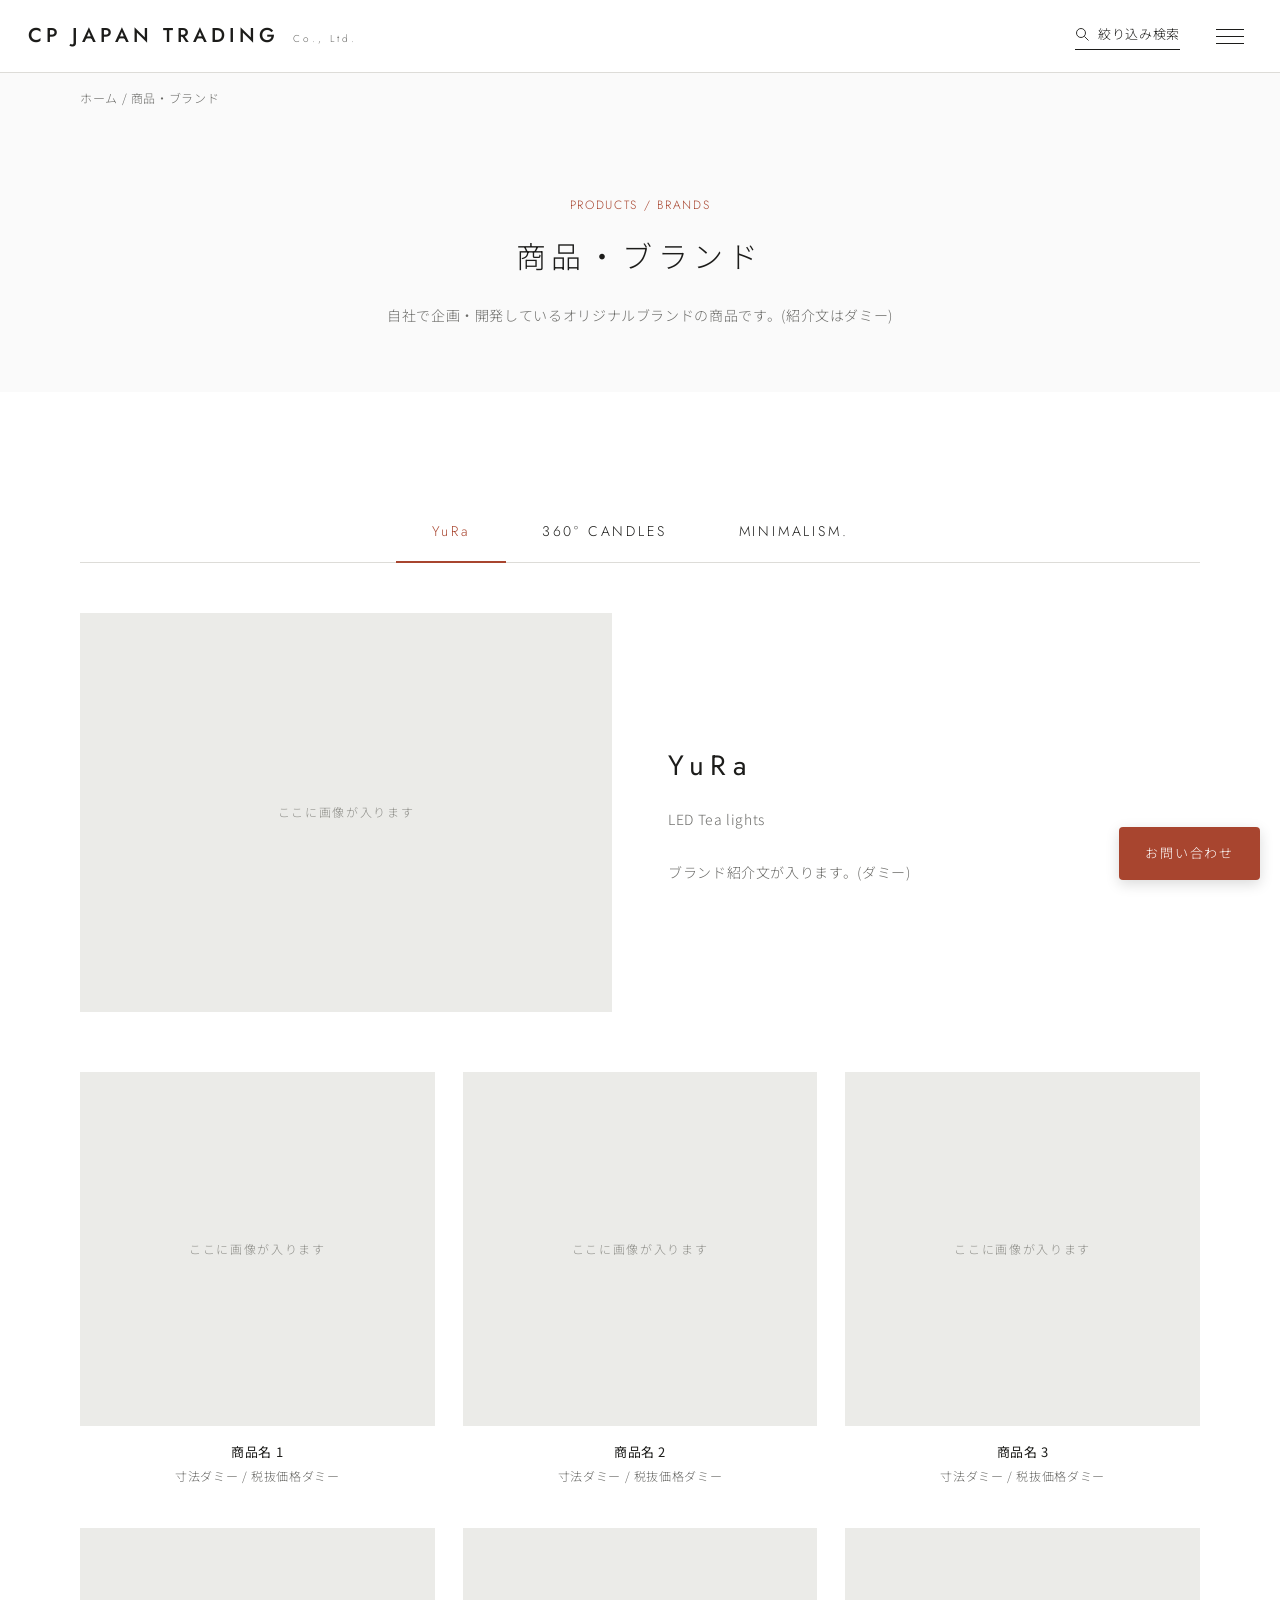
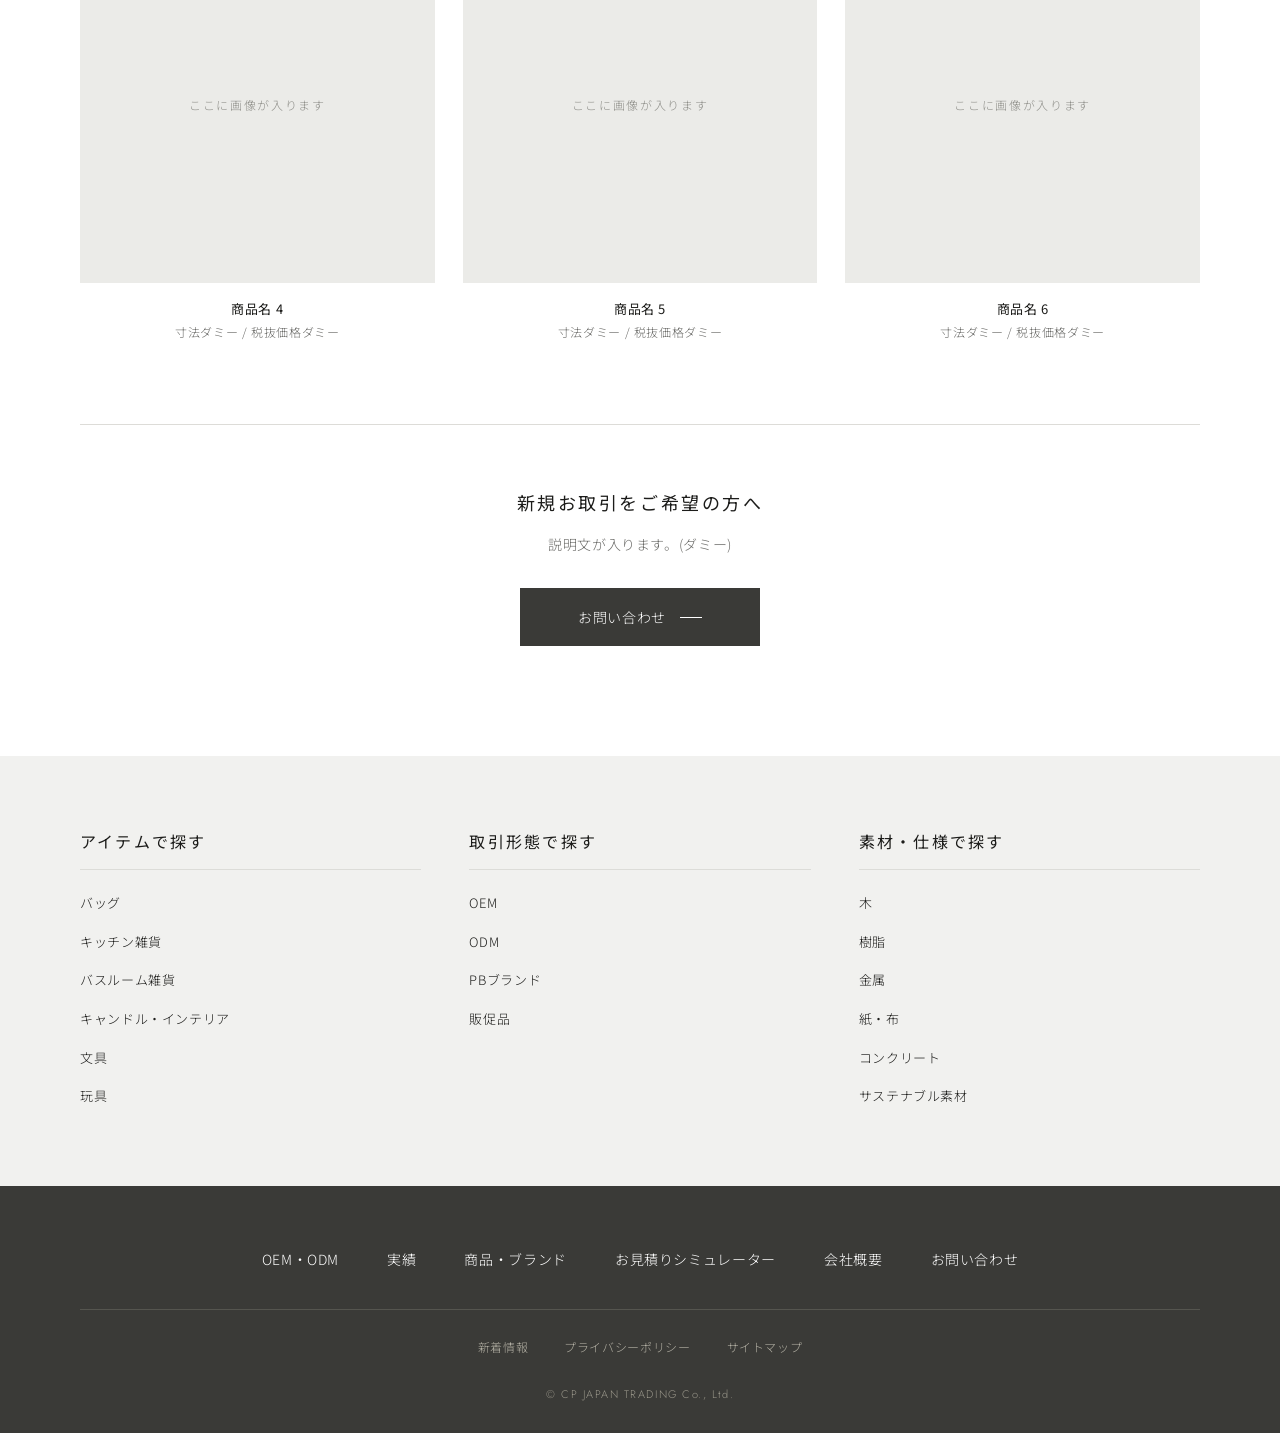
==== products.html @ 55cb7b19 "Add files via upload" ====
<!DOCTYPE html>
<html lang="ja">
<head>
<meta charset="UTF-8">
<meta name="viewport" content="width=device-width,initial-scale=1">
<title>商品・ブランド | CP JAPAN TRADING</title>
<meta name="robots" content="noindex">
<link rel="preconnect" href="https://fonts.googleapis.com">
<link href="https://fonts.googleapis.com/css2?family=Jost:wght@300;400;500&family=Noto+Sans+JP:wght@300;400;500&display=swap" rel="stylesheet">
<link rel="stylesheet" href="style.css">
</head>
<body class="sub">
<div id="hd"></div>

<div class="crumb"><div class="wrap"><a href="index.html">ホーム</a> / 商品・ブランド</div></div>
<section class="page-hd"><span class="en">PRODUCTS / BRANDS</span><h1>商品・ブランド</h1><p>自社で企画・開発しているオリジナルブランドの商品です。(紹介文はダミー)</p></section>
<section class="sec" id="pb">
  <div class="wrap">
    <div class="tabs" id="tabs"><button class="on" data-t="yura">YuRa</button><button data-t="c360">360° CANDLES</button><button data-t="mini">MINIMALISM.</button></div>
    <div class="tp on" id="tp-yura">
  <div class="brand-intro"><div class="ph-box" data-ph=""></div><div><h2>YuRa</h2><p>LED Tea lights<br><br>ブランド紹介文が入ります。(ダミー)</p></div></div>
  <div class="pgrid"><div><div class="ph-box" data-ph=""></div><h3>商品名 1</h3><p>寸法ダミー / 税抜価格ダミー</p></div><div><div class="ph-box" data-ph=""></div><h3>商品名 2</h3><p>寸法ダミー / 税抜価格ダミー</p></div><div><div class="ph-box" data-ph=""></div><h3>商品名 3</h3><p>寸法ダミー / 税抜価格ダミー</p></div><div><div class="ph-box" data-ph=""></div><h3>商品名 4</h3><p>寸法ダミー / 税抜価格ダミー</p></div><div><div class="ph-box" data-ph=""></div><h3>商品名 5</h3><p>寸法ダミー / 税抜価格ダミー</p></div><div><div class="ph-box" data-ph=""></div><h3>商品名 6</h3><p>寸法ダミー / 税抜価格ダミー</p></div></div>
</div><div class="tp" id="tp-c360">
  <div class="brand-intro"><div class="ph-box" data-ph=""></div><div><h2>360° CANDLES</h2><p>LED Candles<br><br>ブランド紹介文が入ります。(ダミー)</p></div></div>
  <div class="pgrid"><div><div class="ph-box" data-ph=""></div><h3>商品名 1</h3><p>寸法ダミー / 税抜価格ダミー</p></div><div><div class="ph-box" data-ph=""></div><h3>商品名 2</h3><p>寸法ダミー / 税抜価格ダミー</p></div><div><div class="ph-box" data-ph=""></div><h3>商品名 3</h3><p>寸法ダミー / 税抜価格ダミー</p></div><div><div class="ph-box" data-ph=""></div><h3>商品名 4</h3><p>寸法ダミー / 税抜価格ダミー</p></div><div><div class="ph-box" data-ph=""></div><h3>商品名 5</h3><p>寸法ダミー / 税抜価格ダミー</p></div><div><div class="ph-box" data-ph=""></div><h3>商品名 6</h3><p>寸法ダミー / 税抜価格ダミー</p></div></div>
</div><div class="tp" id="tp-mini">
  <div class="brand-intro"><div class="ph-box" data-ph=""></div><div><h2>MINIMALISM.</h2><p>Bathroom goods<br><br>ブランド紹介文が入ります。(ダミー)</p></div></div>
  <div class="pgrid"><div><div class="ph-box" data-ph=""></div><h3>商品名 1</h3><p>寸法ダミー / 税抜価格ダミー</p></div><div><div class="ph-box" data-ph=""></div><h3>商品名 2</h3><p>寸法ダミー / 税抜価格ダミー</p></div><div><div class="ph-box" data-ph=""></div><h3>商品名 3</h3><p>寸法ダミー / 税抜価格ダミー</p></div><div><div class="ph-box" data-ph=""></div><h3>商品名 4</h3><p>寸法ダミー / 税抜価格ダミー</p></div><div><div class="ph-box" data-ph=""></div><h3>商品名 5</h3><p>寸法ダミー / 税抜価格ダミー</p></div><div><div class="ph-box" data-ph=""></div><h3>商品名 6</h3><p>寸法ダミー / 税抜価格ダミー</p></div></div>
</div>
    <div class="center" style="margin-top:80px;padding-top:60px;border-top:1px solid var(--line)">
      <h3 style="font-weight:400;font-size:18px;letter-spacing:.14em;margin-bottom:12px">新規お取引をご希望の方へ</h3>
      <p style="font-size:14px;color:var(--ink-sub);margin-bottom:30px">説明文が入ります。(ダミー)</p>
      <a class="btn btn-fill" href="contact.html">お問い合わせ</a>
    </div>
  </div>
</section>
<div id="ft"></div>
<script src="data.js"></script>
<script src="app.js"></script>
</body>
</html>
---- style.css ----
:root{
  --ink:#1c1c1a;
  --ink-sub:#6b6b68;
  --line:#dddcd8;
  --paper:#ffffff;
  --ecru:#f9f8f4;
  --sand:#ece9df;
  --dark:#3a3a37;
  --accent:#a8452f;
  --ph:#e8e8e5;
  --gray:#fafafa;
  --font-en:"Jost","Helvetica Neue",Arial,sans-serif;
  --font-ja:"Noto Sans JP","Hiragino Kaku Gothic ProN",Meiryo,sans-serif;
}
body.sub{--ecru:#fafafa;--sand:#f2f2f0}
*{box-sizing:border-box;margin:0;padding:0}
html{scroll-behavior:smooth}
body{font-family:var(--font-ja);font-weight:300;color:var(--ink);background:var(--paper);line-height:1.9;letter-spacing:.04em;-webkit-font-smoothing:antialiased}
img{max-width:100%;display:block}
a{color:inherit;text-decoration:none}
ul,ol{list-style:none}
button{font:inherit;color:inherit;background:none;border:0;cursor:pointer}
.en{font-family:var(--font-en);letter-spacing:.14em}
.wrap{width:min(1120px,calc(100% - 48px));margin-inline:auto}
.wrap-narrow{width:min(860px,calc(100% - 48px));margin-inline:auto}

/* header */
.hd{position:sticky;top:0;z-index:50;background:rgba(255,255,255,.96);border-bottom:1px solid var(--line)}
.hd-in{display:flex;align-items:center;justify-content:space-between;height:72px;padding:0 28px}
.logo{display:flex;align-items:baseline;gap:14px}
.logo b{font-family:var(--font-en);font-weight:500;font-size:20px;letter-spacing:.2em}
.logo small{font-family:var(--font-en);font-size:10px;letter-spacing:.3em;color:var(--ink-sub)}
.hd-r{display:flex;align-items:center;gap:28px}
.hd-search{display:flex;align-items:center;gap:8px;font-size:13px;border-bottom:1px solid var(--ink);padding-bottom:2px}
.hd-search svg{width:15px;height:15px}
.burger{width:44px;height:44px;position:relative}
.burger i{position:absolute;left:8px;right:8px;height:1px;background:var(--ink);transition:.3s}
.burger i:nth-child(1){top:15px}.burger i:nth-child(2){top:22px}.burger i:nth-child(3){top:29px}

/* drawer */
.ov{position:fixed;inset:0;background:rgba(40,40,36,.55);opacity:0;pointer-events:none;transition:.35s;z-index:80}
.drawer{position:fixed;top:0;right:0;bottom:0;width:min(440px,100%);background:var(--paper);z-index:90;transform:translateX(100%);transition:transform .45s cubic-bezier(.2,.7,.2,1);padding:28px 44px 40px;overflow-y:auto}
body.open .ov{opacity:1;pointer-events:auto}
body.open .drawer{transform:none}
.drawer-top{display:flex;justify-content:flex-end;height:48px}
.close{width:44px;height:44px;position:relative}
.close i{position:absolute;left:6px;right:6px;top:21px;height:1px;background:var(--ink)}
.close i:nth-child(1){transform:rotate(45deg)}.close i:nth-child(2){transform:rotate(-45deg)}
.dnav{margin-top:20px}
.dnav a{display:flex;justify-content:space-between;align-items:baseline;padding:16px 0;border-bottom:1px solid var(--line);font-size:16px}
.dnav a span{font-family:var(--font-en);font-size:11px;color:var(--ink-sub);letter-spacing:.2em}
.dnav a:hover{color:var(--accent)}
.dsearch{margin-top:32px}
.dsearch h4{font-size:13px;font-weight:400;margin-bottom:10px}
.dsearch form{display:flex;border:1px solid var(--ink)}
.dsearch input{flex:1;border:0;padding:12px 14px;font:inherit;font-size:14px;outline:none;background:transparent}
.dsearch button{padding:0 18px;background:var(--ink);color:#fff;font-size:13px}

/* fixed contact */
.fix-contact{position:fixed;right:20px;bottom:20px;z-index:40;background:var(--accent);color:#fff;padding:14px 26px;font-size:13px;letter-spacing:.14em;white-space:nowrap;border-radius:4px;box-shadow:0 4px 14px rgba(0,0,0,.15)}
.fix-contact:hover{filter:brightness(1.08)}

/* placeholder */
.ph{background:var(--ph);color:#8b8b87;display:flex;align-items:center;justify-content:center;font-size:12px;letter-spacing:.14em;text-align:center;width:100%;height:100%;min-height:100%}
.ph-box{position:relative;overflow:hidden}
.ph-box>.ph{position:absolute;inset:0}

/* buttons */
.btn{display:inline-flex;align-items:center;justify-content:center;gap:14px;min-width:240px;padding:15px 32px;border:1px solid var(--ink);font-size:14px;transition:.3s;background:transparent}
.btn::after{content:"";width:22px;height:1px;background:currentColor}
.btn:hover{background:var(--ink);color:#fff}
.btn-fill{background:var(--dark);color:#fff;border-color:var(--dark)}
.btn-fill:hover{background:var(--accent);border-color:var(--accent)}
.center{text-align:center}

/* sections */
.sec{padding:110px 0}
.sec.ecru{background:var(--ecru)}
.sec-hd{text-align:center;margin-bottom:56px}
.sec-hd .en{font-size:12px;color:var(--accent);display:block;margin-bottom:10px}
.sec-hd h2{font-size:28px;font-weight:300;letter-spacing:.18em}
.sec-hd p{margin-top:16px;font-size:14px;color:var(--ink-sub)}

/* hero */
.hero{display:grid;grid-template-columns:minmax(0,1fr) min(600px,48vw);align-items:center;overflow:hidden;padding:60px 0 70px}
.hero-tx{padding:20px 40px 20px max(24px,calc((100vw - 1120px)/2))}
.hero-tx .en{font-size:12px;color:var(--accent);display:block;margin-bottom:22px}
.hero-tx h1{font-size:clamp(26px,2.7vw,40px);font-weight:300;line-height:1.7;letter-spacing:.12em}
.hero-tx p{margin-top:22px;font-size:14px;color:var(--ink-sub)}
.hero-img{aspect-ratio:1/1}
.hero-img img{width:100%;height:100%;object-fit:cover}

/* lead */
.lead{display:grid;grid-template-columns:1fr 1.5fr;gap:64px;align-items:start}
.lead h2{font-size:24px;font-weight:300;letter-spacing:.16em;line-height:1.8}
.lead .blk+.blk{margin-top:30px}
.lead h3{font-size:15px;font-weight:500;margin-bottom:4px}
.lead p{font-size:14px;color:var(--ink-sub)}

/* service cards */
.svc{display:grid;grid-template-columns:repeat(4,1fr);gap:20px;margin-top:70px}
.svc a{display:block;border:1px solid var(--line);padding:30px 20px 26px;text-align:center;background:#fff;transition:.3s}
.svc a:hover{border-color:var(--accent);transform:translateY(-4px)}
.svc .en{font-size:20px;display:block;letter-spacing:.2em}
.svc small{display:block;margin-top:6px;font-size:12px;color:var(--ink-sub)}

/* mosaic */
.mosaic{display:grid;grid-template-columns:repeat(4,1fr);grid-auto-rows:clamp(170px,19vw,270px);grid-auto-flow:dense;gap:8px}
.tile{position:relative;background:#fff;display:block;overflow:hidden}
.tile .ph{transition:transform .6s}
.tile:hover .ph{transform:scale(1.04)}
.tile figcaption{position:absolute;left:0;right:0;bottom:0;padding:26px 14px 12px;background:linear-gradient(transparent,rgba(255,255,255,.96) 55%);font-size:13px;text-align:center;color:#4b4a45}
.tile.w2{grid-column:span 2}
.tile.h2{grid-row:span 2}
.tile.hid{display:none}

/* brand cards */
.cards3{display:grid;grid-template-columns:repeat(3,1fr);gap:28px}
.card .ph-box{aspect-ratio:4/3}
.card h3{font-family:var(--font-en);font-weight:400;letter-spacing:.2em;font-size:18px;margin:18px 0 6px}
.card p{font-size:13px;color:var(--ink-sub)}

/* news */
.news li{display:grid;grid-template-columns:130px 110px 1fr;gap:12px;padding:20px 4px;border-bottom:1px solid var(--line);font-size:14px}
.news li:first-child{border-top:1px solid var(--line)}
.news time{font-family:var(--font-en);letter-spacing:.1em}
.news span{color:var(--ink-sub);font-size:13px}

/* estimator cta */
.cta-est{background:var(--dark);color:#fff;padding:90px 0;text-align:center}
.cta-est h2{font-size:24px;font-weight:300;letter-spacing:.16em}
.cta-est p{margin:16px 0 34px;font-size:14px;color:#cfccc1}
.cta-est .btn{border-color:#fff;color:#fff}
.cta-est .btn:hover{background:#fff;color:var(--dark)}

/* search block (footer upper) */
.finder{background:var(--sand);padding:70px 0}
.finder-in{display:grid;grid-template-columns:repeat(3,1fr);gap:48px}
.finder h4{font-size:16px;font-weight:400;letter-spacing:.14em;padding-bottom:12px;border-bottom:1px solid #d9d8d3;margin-bottom:14px}
.finder a{display:block;padding:7px 0;font-size:13px}
.finder a:hover{color:var(--accent)}

/* footer */
.ft{background:var(--dark);color:#fff;padding:60px 0 28px}
.ft-nav{display:flex;flex-wrap:wrap;justify-content:center;gap:12px 48px;padding-bottom:36px;border-bottom:1px solid #55554f}
.ft-nav a{font-size:14px}
.ft-sub{display:flex;flex-wrap:wrap;justify-content:center;gap:10px 36px;padding:26px 0;font-size:12px;color:#b3b0a4}
.ft small{display:block;text-align:center;font-size:11px;color:#9a978b;font-family:var(--font-en);letter-spacing:.14em}

/* page head */
.crumb{background:var(--ecru);padding:14px 0;font-size:12px;color:var(--ink-sub)}
.crumb a:hover{color:var(--accent)}
.page-hd{background:var(--ecru);padding:70px 0 64px;text-align:center}
.page-hd .en{font-size:12px;color:var(--accent);display:block;margin-bottom:10px}
.page-hd h1{font-size:30px;font-weight:300;letter-spacing:.18em}
.page-hd p{margin-top:18px;font-size:14px;color:var(--ink-sub)}

/* filter */
.flt{background:var(--ecru);padding:0 0 70px}
.flt-box{background:#fff;border:1px solid var(--line)}
.flt-top{display:flex;gap:12px;padding:18px 22px;border-bottom:1px solid var(--line);align-items:center}
.flt-top input{flex:1;border:1px solid var(--line);padding:11px 14px;font:inherit;font-size:14px;outline:none;background:#fff}
.flt-top input:focus{border-color:var(--ink)}
.acc-h{width:100%;display:flex;justify-content:space-between;align-items:center;padding:18px 22px;font-size:15px;border-bottom:1px solid var(--line);text-align:left}
.acc-h::after{content:"+";font-family:var(--font-en);font-size:20px;line-height:1}
.acc-h.on::after{content:"−"}
.acc-b{display:none;padding:18px 22px 8px;border-bottom:1px solid var(--line);background:#fcfcfb}
.acc-b.on{display:flex;flex-wrap:wrap;gap:10px 10px}
.chip{position:relative}
.chip input{position:absolute;opacity:0}
.chip span{display:inline-block;padding:7px 16px;border:1px solid var(--line);background:#fff;font-size:13px;cursor:pointer;transition:.2s}
.chip input:checked+span{background:var(--dark);color:#fff;border-color:var(--dark)}
.chip input:focus-visible+span{outline:2px solid var(--accent)}
.flt-bot{display:flex;justify-content:space-between;align-items:center;padding:16px 22px;font-size:13px}
.flt-bot button{text-decoration:underline;color:var(--ink-sub)}
.cnt b{font-family:var(--font-en);font-size:22px;font-weight:500;margin:0 4px}
.empty{display:none;text-align:center;padding:60px 0;color:var(--ink-sub);font-size:14px}

/* detail */
.dt-hd{text-align:center;padding:70px 0 40px}
.dt-hd h1{font-size:28px;font-weight:300;letter-spacing:.14em}
.dt-hd p{margin-top:10px;color:var(--ink-sub);font-size:14px}
.dt-main{background:var(--ecru);padding:50px;display:grid;grid-template-columns:1.1fr 1fr;gap:56px;align-items:center}
.slider{position:relative}
.slide-view{aspect-ratio:4/3;position:relative;overflow:hidden}
.slide-view .ph{position:absolute;inset:0;opacity:0;transition:opacity .4s}
.slide-view .ph.on{opacity:1}
.sl-btn{position:absolute;top:50%;transform:translateY(-50%);width:36px;height:36px;font-size:22px;background:rgba(255,255,255,.8);z-index:2}
.sl-btn.prev{left:8px}.sl-btn.next{right:8px}
.dots{display:flex;gap:8px;justify-content:center;margin-top:14px}
.dots i{width:7px;height:7px;border-radius:50%;background:#c8c3b4;cursor:pointer}
.dots i.on{background:var(--ink)}
.spec{width:100%;border-collapse:collapse;font-size:14px}
.spec th,.spec td{padding:16px 6px;border-bottom:1px solid var(--line);text-align:left;vertical-align:top}
.spec tr:first-child th,.spec tr:first-child td{border-top:1px solid var(--line)}
.spec th{width:120px;font-weight:300;color:var(--ink-sub)}
.dt-desc{margin-top:24px;font-size:14px}
.prod-strip{display:flex;align-items:center;gap:28px;margin:40px 0}
.prod-strip>span{font-size:13px;color:var(--ink-sub);white-space:nowrap}
.prod-strip ul{display:flex;gap:12px;flex:1;overflow-x:auto}
.prod-strip li{flex:0 0 112px;aspect-ratio:1}
.prod-strip li.on{outline:1px solid var(--ink)}
.dt-body{border:1px solid var(--line);padding:56px;display:grid;grid-template-columns:1fr 280px;gap:56px}
.dt-body h3{font-size:14px;font-weight:300;color:var(--ink-sub);padding-bottom:10px;border-bottom:1px solid var(--line);margin-bottom:20px}
.dt-body p{font-size:14px}
.tags{margin-top:26px;font-size:13px;color:var(--ink-sub)}
.tags a{text-decoration:underline;margin-right:10px}
.dt-side .btn{width:100%;min-width:0}
.back{display:inline-flex;align-items:center;gap:14px;font-size:14px;margin:30px 0}
.back::before{content:"";width:40px;height:1px;background:var(--ink)}
.rel{display:grid;grid-template-columns:repeat(3,1fr);border-top:1px solid var(--line)}
.rel a{display:flex;gap:16px;align-items:center;padding:22px 20px;font-size:13px;border-bottom:1px solid var(--line)}
.rel a+a{border-left:1px solid var(--line)}
.rel .ph-box{flex:0 0 76px;height:76px}

/* product page */
.tabs{display:flex;justify-content:center;gap:0;margin-bottom:50px;border-bottom:1px solid var(--line)}
.tabs button{padding:16px 36px;font-family:var(--font-en);letter-spacing:.2em;font-size:14px;border-bottom:2px solid transparent;margin-bottom:-1px}
.tabs button.on{border-color:var(--accent);color:var(--accent)}
.brand-intro{display:grid;grid-template-columns:1fr 1fr;gap:56px;align-items:center;margin-bottom:60px}
.brand-intro .ph-box{aspect-ratio:4/3}
.brand-intro h2{font-family:var(--font-en);font-weight:400;font-size:28px;letter-spacing:.24em;margin-bottom:14px}
.brand-intro p{font-size:14px;color:var(--ink-sub)}
.pgrid{display:grid;grid-template-columns:repeat(3,1fr);gap:40px 28px}
.pgrid .ph-box{aspect-ratio:1;background:#fff}
.pgrid h3{font-size:13px;font-weight:400;margin-top:14px;text-align:center}
.pgrid p{font-size:12px;color:var(--ink-sub);text-align:center}
.tp{display:none}.tp.on{display:block}

/* oem */
.flow{display:grid;grid-template-columns:repeat(6,1fr);gap:0;counter-reset:s;margin-top:20px}
.flow li{counter-increment:s;padding:26px 14px 22px;border:1px solid var(--line);margin-left:-1px;text-align:center;font-size:13px;background:#fff}
.flow li::before{content:"0" counter(s);display:block;font-family:var(--font-en);font-size:22px;color:var(--accent);margin-bottom:6px}
.two{display:grid;grid-template-columns:1fr 1fr;gap:56px;align-items:center}
.two .ph-box{aspect-ratio:4/3}
.two h3{font-size:22px;font-weight:300;letter-spacing:.14em;margin-bottom:14px}
.two p{font-size:14px;color:var(--ink-sub)}
.two.rev .ph-box{order:2}
.two+.two{margin-top:80px}

/* company table */
.tbl{width:100%;border-collapse:collapse}
.tbl th,.tbl td{padding:26px 8px;border-top:1px solid var(--line);text-align:left;vertical-align:top;font-size:14px}
.tbl tr:last-child th,.tbl tr:last-child td{border-bottom:1px solid var(--line)}
.tbl th{width:240px;font-weight:500}
.tbl th small{font-weight:300;color:var(--ink-sub);font-family:var(--font-en);letter-spacing:.1em;margin-left:6px;font-size:11px}
.tbl td small{display:block;color:var(--ink-sub);font-size:13px}

/* form */
.form{display:grid;gap:26px}
.form label{display:block;font-size:14px;margin-bottom:8px}
.form label em{font-style:normal;color:var(--accent);font-size:12px;margin-left:8px}
.form input,.form select,.form textarea{width:100%;border:1px solid var(--line);padding:13px 14px;font:inherit;font-size:14px;background:#fff;outline:none}
.form input:focus,.form select:focus,.form textarea:focus{border-color:var(--ink)}
.form textarea{min-height:200px}

/* estimator */
.steps{display:flex;justify-content:center;gap:0;margin-bottom:46px;counter-reset:st}
.steps li{counter-increment:st;padding:12px 28px;font-size:13px;color:var(--ink-sub);border-bottom:2px solid var(--line)}
.steps li::before{content:"STEP " counter(st);font-family:var(--font-en);letter-spacing:.12em;margin-right:10px;font-size:11px}
.steps li.on{color:var(--ink);border-color:var(--accent)}
.st{display:none}.st.on{display:block}
.opts{display:grid;grid-template-columns:repeat(4,1fr);gap:14px}
.opt{position:relative}
.opt input{position:absolute;opacity:0}
.opt span{display:flex;flex-direction:column;align-items:center;gap:10px;padding:16px 10px;border:1px solid var(--line);background:#fff;font-size:13px;cursor:pointer;height:100%;transition:.2s}
.opt .ph-box{width:100%;aspect-ratio:1}
.opt input:checked+span{border-color:var(--accent);box-shadow:0 0 0 1px var(--accent)}
.opt input:focus-visible+span{outline:2px solid var(--ink)}
.qty{display:flex;align-items:center;gap:18px;justify-content:center;margin:20px 0}
.qty input[type=range]{flex:1;max-width:420px;accent-color:var(--accent)}
.qty output{font-family:var(--font-en);font-size:30px;min-width:150px;text-align:right}
.qty output small{font-size:13px;font-family:var(--font-ja);margin-left:4px}
.est-nav{display:flex;justify-content:center;gap:16px;margin-top:44px}
.res{border:1px solid var(--line);background:var(--ecru);padding:40px;display:grid;grid-template-columns:1fr 1fr;gap:20px;text-align:center}
.res div span{display:block;font-size:12px;color:var(--ink-sub);margin-bottom:6px}
.res div b{font-family:var(--font-en);font-weight:400;font-size:30px;letter-spacing:.06em}
.note{font-size:12px;color:var(--ink-sub);margin-top:16px;text-align:center}

/* responsive */
@media (max-width:900px){
  .hd-in{padding:0 16px;height:60px}
  .logo small{display:none}.logo b{font-size:16px}
  .hd-search span{display:none}
  .hero{grid-template-columns:1fr;padding:20px 0 40px}
  .hero-tx{padding:30px 24px 30px}
  .hero-img{margin-left:24px}
  .lead,.two,.brand-intro,.dt-main,.dt-body{grid-template-columns:1fr;gap:30px}
  .dt-main,.dt-body{padding:24px}
  .svc{grid-template-columns:repeat(2,1fr)}
  .mosaic{grid-template-columns:repeat(2,1fr);grid-auto-rows:170px}
  .cards3,.pgrid,.finder-in{grid-template-columns:1fr}
  .pgrid{grid-template-columns:repeat(2,1fr)}
  .news li{grid-template-columns:1fr;gap:2px}
  .flow{grid-template-columns:repeat(2,1fr)}
  .rel{grid-template-columns:1fr}.rel a+a{border-left:0}
  .opts{grid-template-columns:repeat(2,1fr)}
  .res{grid-template-columns:1fr}
  .tbl th{width:120px}
  .sec{padding:70px 0}
  .tabs button{padding:14px 14px;font-size:12px}
  .steps li{padding:10px 10px;font-size:11px}
  .steps li::before{display:none}
  .prod-strip{flex-direction:column;align-items:flex-start;gap:10px}
}

/* overflow fixes */
.prod-strip ul{min-width:0;width:100%}
.opt{min-width:0}
.opt span{min-width:0;overflow-wrap:anywhere;text-align:center}
@media (max-width:900px){
  .opts[style*="repeat(3"]{grid-template-columns:1fr !important}
}

@media (max-width:900px){
  .page-hd h1{font-size:22px;letter-spacing:.1em}
  .page-hd{padding:50px 0 44px}
  .sec-hd h2{font-size:22px}
  .fix-contact{right:12px;bottom:12px;padding:10px 18px;font-size:12px}
  .dt-hd h1{font-size:21px}
}

/* トップ以外: 生成りを使わず薄いグレー(#fafafa)を主にする */
body:not(.top) .crumb,
body:not(.top) .page-hd,
body:not(.top) .sec.ecru,
body:not(.top) .flt,
body:not(.top) .dt-main,
body:not(.top) .res{background:var(--gray)}
body:not(.top) .dt-main,body:not(.top) .res{border:1px solid #ececec}
body:not(.top) .finder{background:#f1f1ef}
body:not(.top) .finder h4{border-bottom-color:#dcdcd8}
body:not(.top) .tabs button.on,body:not(.top) .steps li.on{border-color:var(--accent)}
body:not(.top) .ph{background:#ebebe8;color:#8f8f8a}
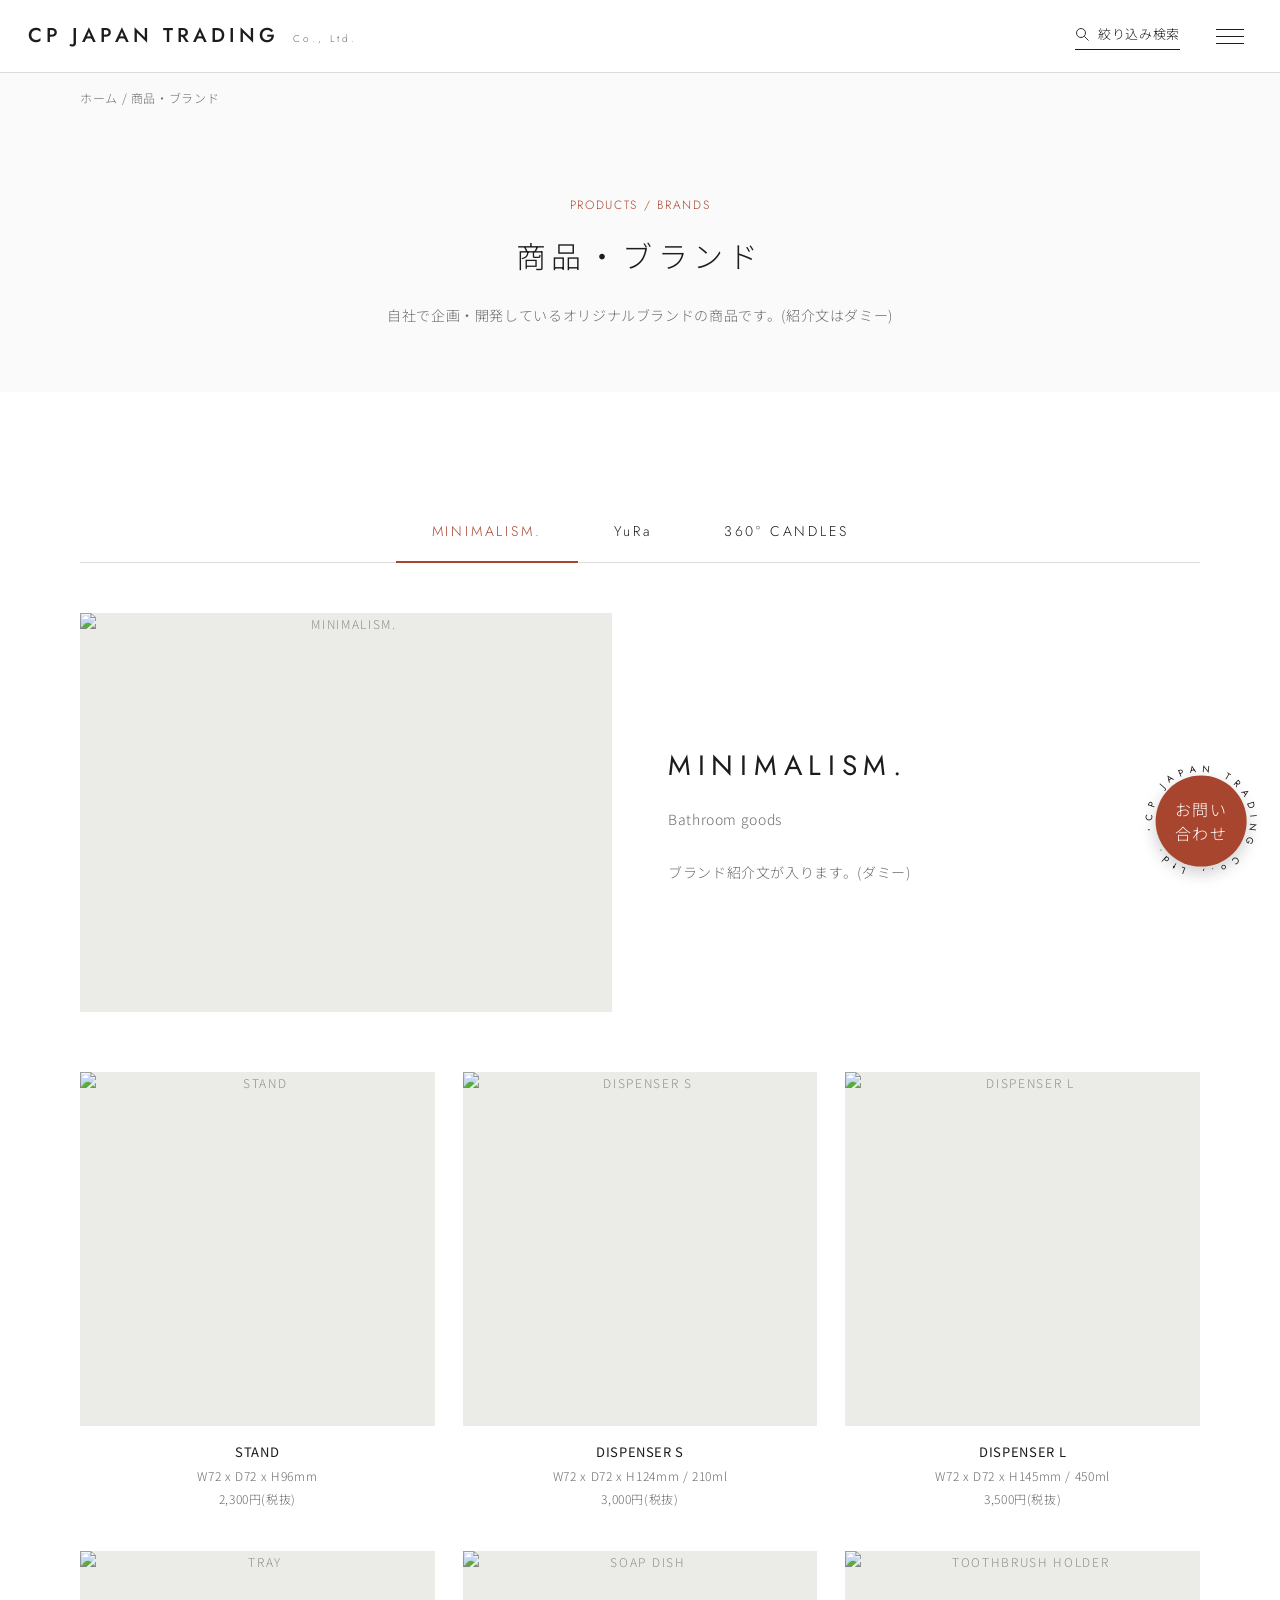
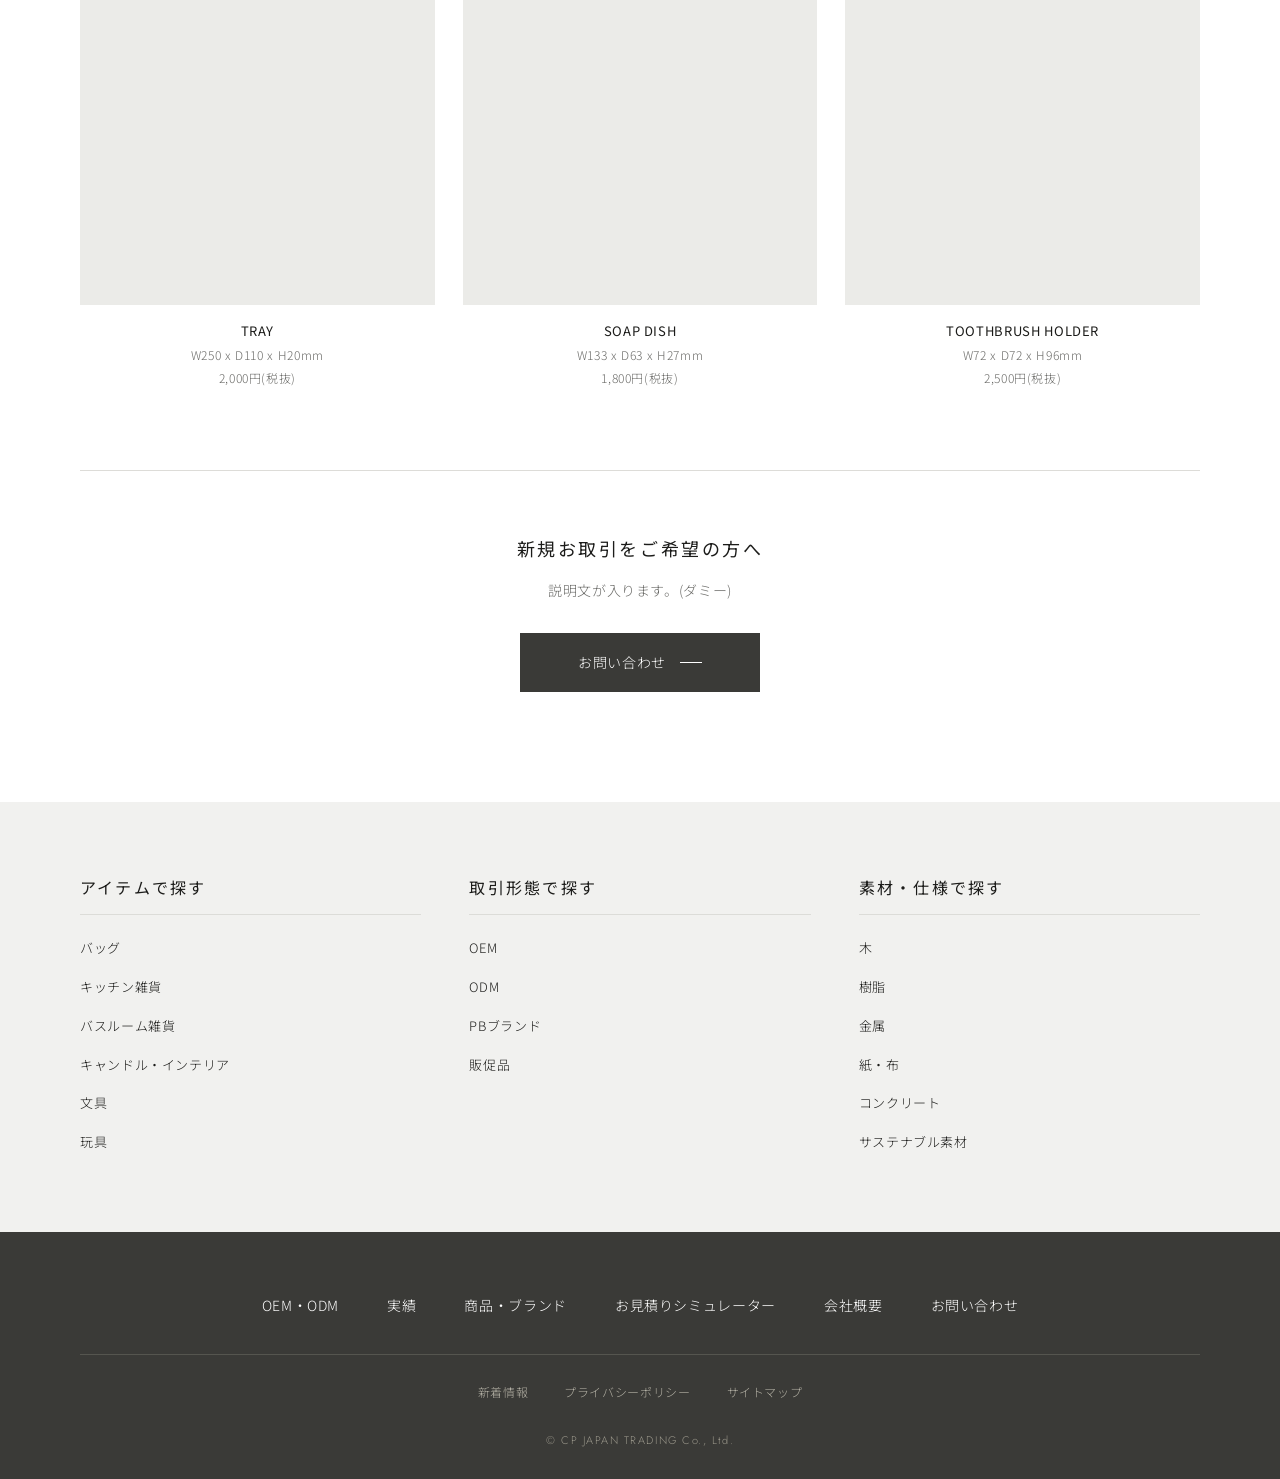
==== commit b495aab6: "Add files via upload" ====
--- a/products.html
+++ b/products.html
@@ -16,16 +16,16 @@
 <section class="page-hd"><span class="en">PRODUCTS / BRANDS</span><h1>商品・ブランド</h1><p>自社で企画・開発しているオリジナルブランドの商品です。(紹介文はダミー)</p></section>
 <section class="sec" id="pb">
   <div class="wrap">
-    <div class="tabs" id="tabs"><button class="on" data-t="yura">YuRa</button><button data-t="c360">360° CANDLES</button><button data-t="mini">MINIMALISM.</button></div>
-    <div class="tp on" id="tp-yura">
+    <div class="tabs" id="tabs"><button class="on" data-t="mini">MINIMALISM.</button><button data-t="yura">YuRa</button><button data-t="c360">360° CANDLES</button></div>
+    <div class="tp" id="tp-yura">
   <div class="brand-intro"><div class="ph-box" data-ph=""></div><div><h2>YuRa</h2><p>LED Tea lights<br><br>ブランド紹介文が入ります。(ダミー)</p></div></div>
   <div class="pgrid"><div><div class="ph-box" data-ph=""></div><h3>商品名 1</h3><p>寸法ダミー / 税抜価格ダミー</p></div><div><div class="ph-box" data-ph=""></div><h3>商品名 2</h3><p>寸法ダミー / 税抜価格ダミー</p></div><div><div class="ph-box" data-ph=""></div><h3>商品名 3</h3><p>寸法ダミー / 税抜価格ダミー</p></div><div><div class="ph-box" data-ph=""></div><h3>商品名 4</h3><p>寸法ダミー / 税抜価格ダミー</p></div><div><div class="ph-box" data-ph=""></div><h3>商品名 5</h3><p>寸法ダミー / 税抜価格ダミー</p></div><div><div class="ph-box" data-ph=""></div><h3>商品名 6</h3><p>寸法ダミー / 税抜価格ダミー</p></div></div>
 </div><div class="tp" id="tp-c360">
   <div class="brand-intro"><div class="ph-box" data-ph=""></div><div><h2>360° CANDLES</h2><p>LED Candles<br><br>ブランド紹介文が入ります。(ダミー)</p></div></div>
   <div class="pgrid"><div><div class="ph-box" data-ph=""></div><h3>商品名 1</h3><p>寸法ダミー / 税抜価格ダミー</p></div><div><div class="ph-box" data-ph=""></div><h3>商品名 2</h3><p>寸法ダミー / 税抜価格ダミー</p></div><div><div class="ph-box" data-ph=""></div><h3>商品名 3</h3><p>寸法ダミー / 税抜価格ダミー</p></div><div><div class="ph-box" data-ph=""></div><h3>商品名 4</h3><p>寸法ダミー / 税抜価格ダミー</p></div><div><div class="ph-box" data-ph=""></div><h3>商品名 5</h3><p>寸法ダミー / 税抜価格ダミー</p></div><div><div class="ph-box" data-ph=""></div><h3>商品名 6</h3><p>寸法ダミー / 税抜価格ダミー</p></div></div>
-</div><div class="tp" id="tp-mini">
-  <div class="brand-intro"><div class="ph-box" data-ph=""></div><div><h2>MINIMALISM.</h2><p>Bathroom goods<br><br>ブランド紹介文が入ります。(ダミー)</p></div></div>
-  <div class="pgrid"><div><div class="ph-box" data-ph=""></div><h3>商品名 1</h3><p>寸法ダミー / 税抜価格ダミー</p></div><div><div class="ph-box" data-ph=""></div><h3>商品名 2</h3><p>寸法ダミー / 税抜価格ダミー</p></div><div><div class="ph-box" data-ph=""></div><h3>商品名 3</h3><p>寸法ダミー / 税抜価格ダミー</p></div><div><div class="ph-box" data-ph=""></div><h3>商品名 4</h3><p>寸法ダミー / 税抜価格ダミー</p></div><div><div class="ph-box" data-ph=""></div><h3>商品名 5</h3><p>寸法ダミー / 税抜価格ダミー</p></div><div><div class="ph-box" data-ph=""></div><h3>商品名 6</h3><p>寸法ダミー / 税抜価格ダミー</p></div></div>
+</div><div class="tp on" id="tp-mini">
+  <div class="brand-intro"><div class="ph-box"><img class="ph" src="images/mini-hero.jpg" alt="MINIMALISM."></div><div><h2>MINIMALISM.</h2><p>Bathroom goods<br><br>ブランド紹介文が入ります。(ダミー)</p></div></div>
+  <div class="pgrid"><div><div class="ph-box"><img class="ph" src="images/mini-stand.jpg" alt="STAND"></div><h3>STAND</h3><p>W72 x D72 x H96mm<br>2,300円(税抜)</p></div><div><div class="ph-box"><img class="ph" src="images/mini-dispenser-s.jpg" alt="DISPENSER S"></div><h3>DISPENSER S</h3><p>W72 x D72 x H124mm / 210ml<br>3,000円(税抜)</p></div><div><div class="ph-box"><img class="ph" src="images/mini-dispenser-l.jpg" alt="DISPENSER L"></div><h3>DISPENSER L</h3><p>W72 x D72 x H145mm / 450ml<br>3,500円(税抜)</p></div><div><div class="ph-box"><img class="ph" src="images/mini-tray.jpg" alt="TRAY"></div><h3>TRAY</h3><p>W250 x D110 x H20mm<br>2,000円(税抜)</p></div><div><div class="ph-box"><img class="ph" src="images/mini-soapdish.jpg" alt="SOAP DISH"></div><h3>SOAP DISH</h3><p>W133 x D63 x H27mm<br>1,800円(税抜)</p></div><div><div class="ph-box"><img class="ph" src="images/mini-toothbrush.jpg" alt="TOOTHBRUSH HOLDER"></div><h3>TOOTHBRUSH HOLDER</h3><p>W72 x D72 x H96mm<br>2,500円(税抜)</p></div></div>
 </div>
     <div class="center" style="margin-top:80px;padding-top:60px;border-top:1px solid var(--line)">
       <h3 style="font-weight:400;font-size:18px;letter-spacing:.14em;margin-bottom:12px">新規お取引をご希望の方へ</h3>
--- a/style.css
+++ b/style.css
@@ -57,12 +57,11 @@
 .dsearch button{padding:0 18px;background:var(--ink);color:#fff;font-size:13px}
 
 /* fixed contact */
-.fix-contact{position:fixed;right:20px;bottom:20px;z-index:40;background:var(--accent);color:#fff;padding:14px 26px;font-size:13px;letter-spacing:.14em;white-space:nowrap;border-radius:4px;box-shadow:0 4px 14px rgba(0,0,0,.15)}
-.fix-contact:hover{filter:brightness(1.08)}
 
 /* placeholder */
 .ph{background:var(--ph);color:#8b8b87;display:flex;align-items:center;justify-content:center;font-size:12px;letter-spacing:.14em;text-align:center;width:100%;height:100%;min-height:100%}
 .ph-box{position:relative;overflow:hidden}
+img.ph{object-fit:cover;display:block}
 .ph-box>.ph{position:absolute;inset:0}
 
 /* buttons */
@@ -117,6 +116,7 @@
 /* brand cards */
 .cards3{display:grid;grid-template-columns:repeat(3,1fr);gap:28px}
 .card .ph-box{aspect-ratio:4/3}
+.card .ph-box>img{position:absolute;inset:0;width:100%;height:100%;object-fit:cover;display:block}
 .card h3{font-family:var(--font-en);font-weight:400;letter-spacing:.2em;font-size:18px;margin:18px 0 6px}
 .card p{font-size:13px;color:var(--ink-sub)}
 
@@ -219,6 +219,7 @@
 .tabs button.on{border-color:var(--accent);color:var(--accent)}
 .brand-intro{display:grid;grid-template-columns:1fr 1fr;gap:56px;align-items:center;margin-bottom:60px}
 .brand-intro .ph-box{aspect-ratio:4/3}
+.brand-intro .ph-box>img{object-position:right center}
 .brand-intro h2{font-family:var(--font-en);font-weight:400;font-size:28px;letter-spacing:.24em;margin-bottom:14px}
 .brand-intro p{font-size:14px;color:var(--ink-sub)}
 .pgrid{display:grid;grid-template-columns:repeat(3,1fr);gap:40px 28px}
@@ -316,8 +317,7 @@
   .page-hd h1{font-size:22px;letter-spacing:.1em}
   .page-hd{padding:50px 0 44px}
   .sec-hd h2{font-size:22px}
-  .fix-contact{right:12px;bottom:12px;padding:10px 18px;font-size:12px}
-  .dt-hd h1{font-size:21px}
+    .dt-hd h1{font-size:21px}
 }
 
 /* トップ以外: 生成りを使わず薄いグレー(#fafafa)を主にする */
@@ -332,3 +332,13 @@
 body:not(.top) .finder h4{border-bottom-color:#dcdcd8}
 body:not(.top) .tabs button.on,body:not(.top) .steps li.on{border-color:var(--accent)}
 body:not(.top) .ph{background:#ebebe8;color:#8f8f8a}
+
+/* circular contact button */
+.fix-contact{position:fixed;right:20px;bottom:20px;z-index:40;width:118px;height:118px;display:block;transition:transform .2s}
+.fix-contact:hover{transform:scale(1.06)}
+.fc-ring{position:absolute;inset:0;width:100%;height:100%;overflow:visible;animation:fcspin 14s linear infinite !important}
+.fc-ring text{font-family:var(--font-en);font-size:10.5px;font-weight:400;letter-spacing:.04em;fill:var(--ink)}
+.fc-core{position:absolute;left:50%;top:50%;width:76.923%;height:76.923%;transform:translate(-50%,-50%);border-radius:50%;background:var(--accent);color:#fff;display:flex;align-items:center;justify-content:center;text-align:center;font-size:16px;line-height:1.5;letter-spacing:.08em;box-shadow:0 6px 16px rgba(28,28,26,.22)}
+@keyframes fcspin{to{transform:rotate(360deg)}}
+@media (prefers-reduced-motion:reduce){.fc-ring{animation:fcspin 14s linear infinite !important}}
+@media (max-width:900px){.fix-contact{width:112px;height:112px;right:10px;bottom:10px}.fc-ring text{font-weight:500}.fc-core{font-size:14px}}
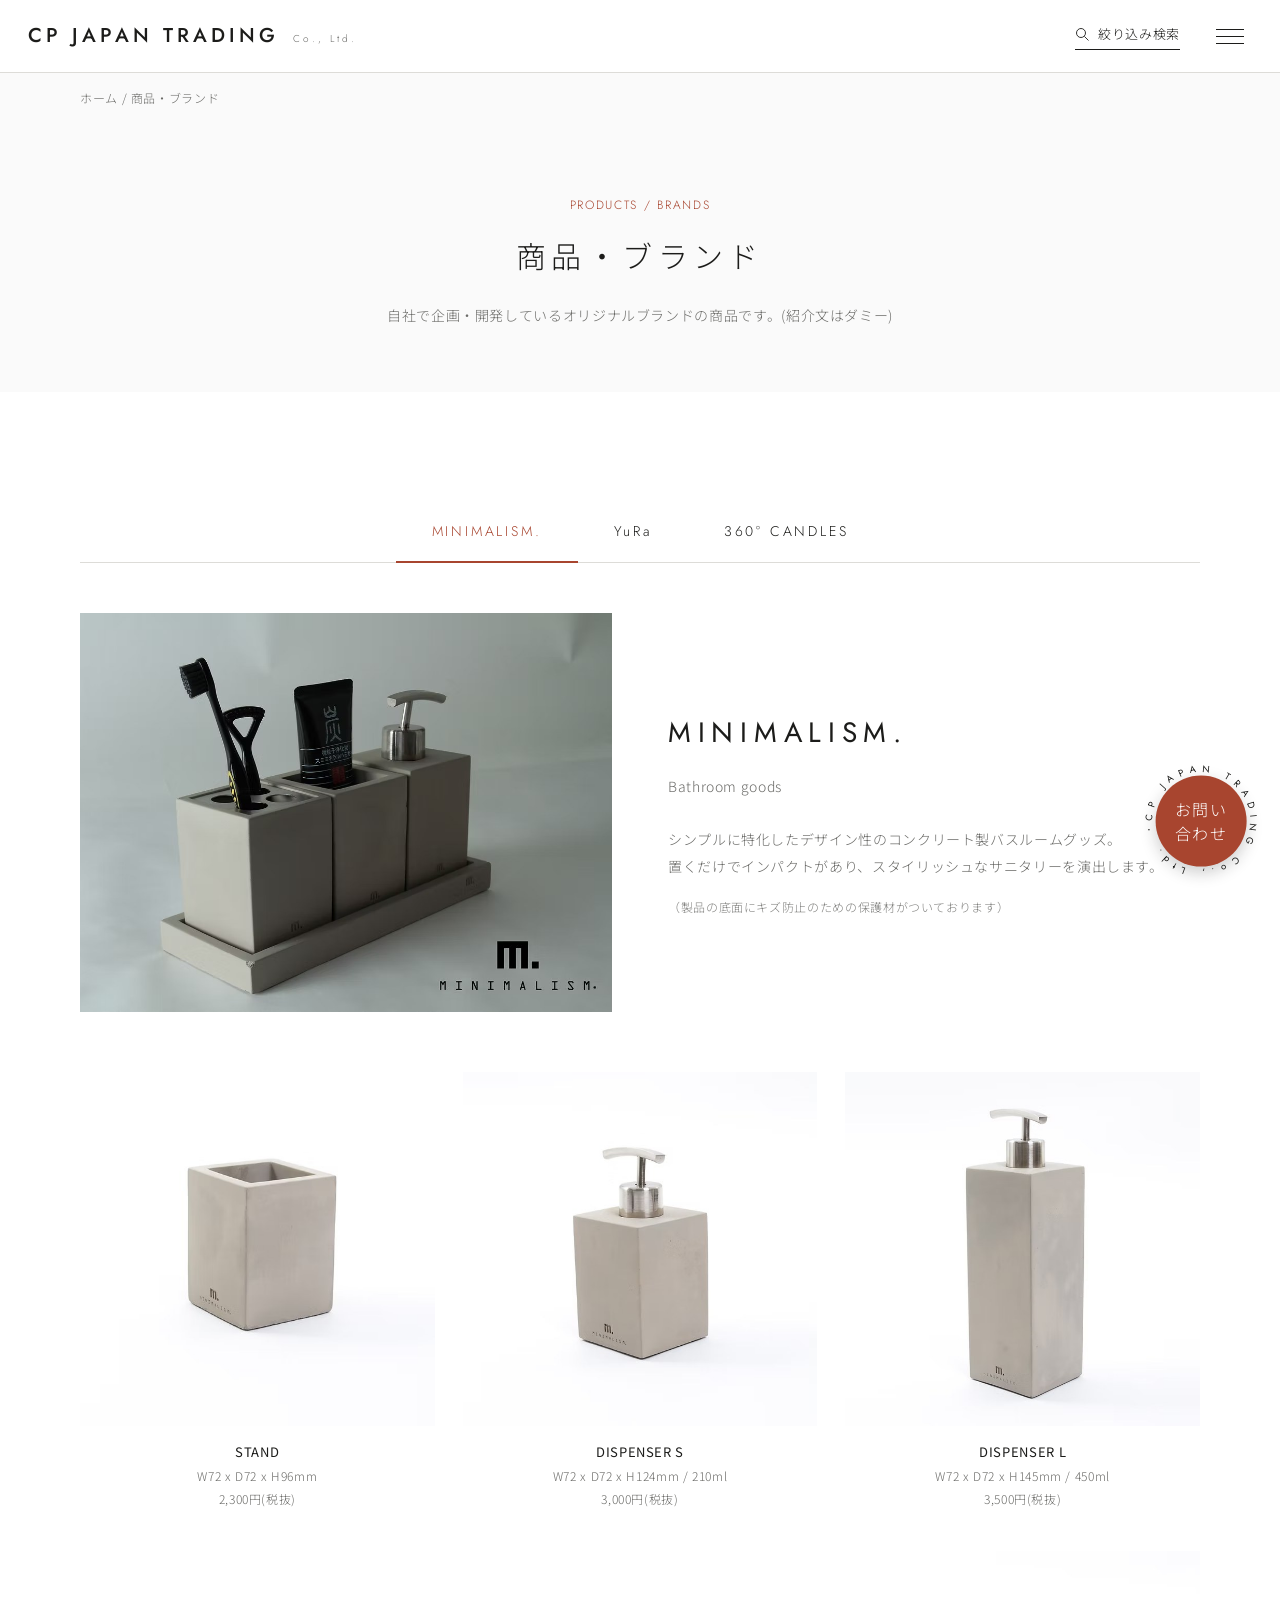
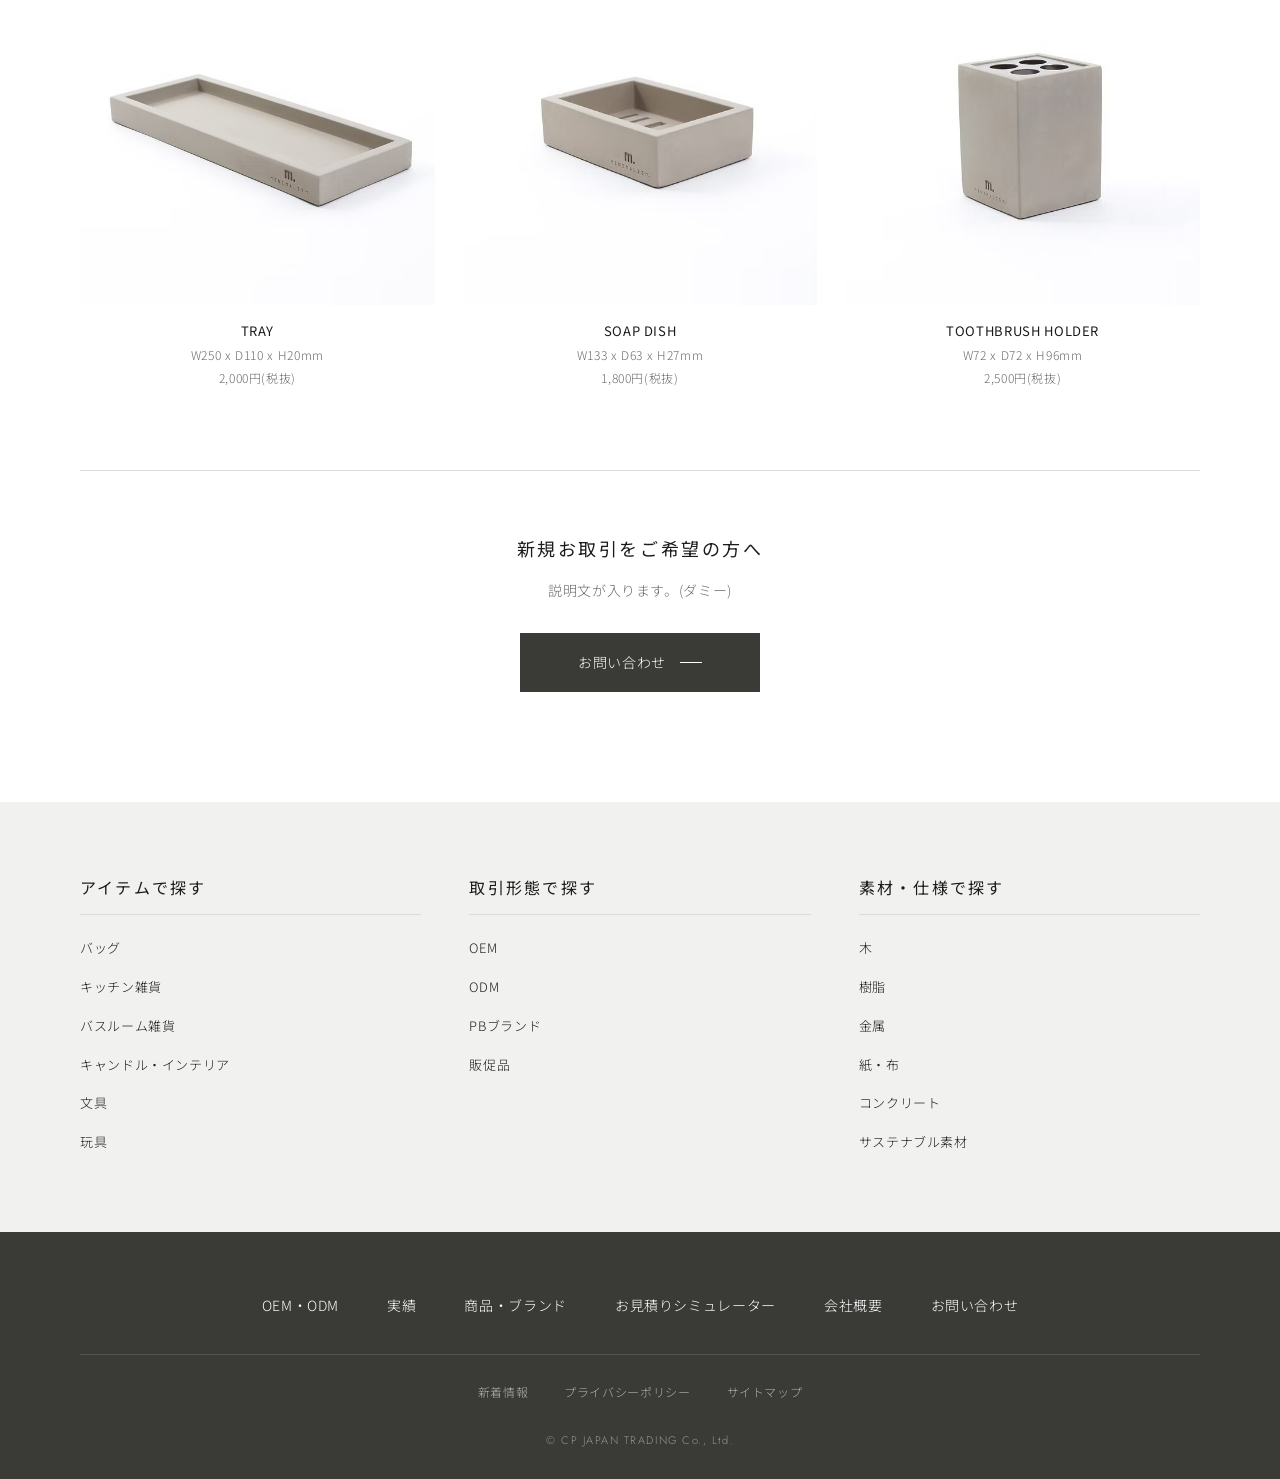
==== commit 9b28a19c: "Add files via upload" ====
--- a/products.html
+++ b/products.html
@@ -24,7 +24,7 @@
   <div class="brand-intro"><div class="ph-box" data-ph=""></div><div><h2>360° CANDLES</h2><p>LED Candles<br><br>ブランド紹介文が入ります。(ダミー)</p></div></div>
   <div class="pgrid"><div><div class="ph-box" data-ph=""></div><h3>商品名 1</h3><p>寸法ダミー / 税抜価格ダミー</p></div><div><div class="ph-box" data-ph=""></div><h3>商品名 2</h3><p>寸法ダミー / 税抜価格ダミー</p></div><div><div class="ph-box" data-ph=""></div><h3>商品名 3</h3><p>寸法ダミー / 税抜価格ダミー</p></div><div><div class="ph-box" data-ph=""></div><h3>商品名 4</h3><p>寸法ダミー / 税抜価格ダミー</p></div><div><div class="ph-box" data-ph=""></div><h3>商品名 5</h3><p>寸法ダミー / 税抜価格ダミー</p></div><div><div class="ph-box" data-ph=""></div><h3>商品名 6</h3><p>寸法ダミー / 税抜価格ダミー</p></div></div>
 </div><div class="tp on" id="tp-mini">
-  <div class="brand-intro"><div class="ph-box"><img class="ph" src="images/mini-hero.jpg" alt="MINIMALISM."></div><div><h2>MINIMALISM.</h2><p>Bathroom goods<br><br>ブランド紹介文が入ります。(ダミー)</p></div></div>
+  <div class="brand-intro"><div class="ph-box"><img class="ph" src="images/mini-hero.jpg" alt="MINIMALISM."></div><div><h2>MINIMALISM.</h2><p>Bathroom goods<br><br>シンプルに特化したデザイン性のコンクリート製バスルームグッズ。<br>置くだけでインパクトがあり、スタイリッシュなサニタリーを演出します。<small style="display:block;margin-top:16px;font-size:12px;opacity:.85">（製品の底面にキズ防止のための保護材がついております）</small></p></div></div>
   <div class="pgrid"><div><div class="ph-box"><img class="ph" src="images/mini-stand.jpg" alt="STAND"></div><h3>STAND</h3><p>W72 x D72 x H96mm<br>2,300円(税抜)</p></div><div><div class="ph-box"><img class="ph" src="images/mini-dispenser-s.jpg" alt="DISPENSER S"></div><h3>DISPENSER S</h3><p>W72 x D72 x H124mm / 210ml<br>3,000円(税抜)</p></div><div><div class="ph-box"><img class="ph" src="images/mini-dispenser-l.jpg" alt="DISPENSER L"></div><h3>DISPENSER L</h3><p>W72 x D72 x H145mm / 450ml<br>3,500円(税抜)</p></div><div><div class="ph-box"><img class="ph" src="images/mini-tray.jpg" alt="TRAY"></div><h3>TRAY</h3><p>W250 x D110 x H20mm<br>2,000円(税抜)</p></div><div><div class="ph-box"><img class="ph" src="images/mini-soapdish.jpg" alt="SOAP DISH"></div><h3>SOAP DISH</h3><p>W133 x D63 x H27mm<br>1,800円(税抜)</p></div><div><div class="ph-box"><img class="ph" src="images/mini-toothbrush.jpg" alt="TOOTHBRUSH HOLDER"></div><h3>TOOTHBRUSH HOLDER</h3><p>W72 x D72 x H96mm<br>2,500円(税抜)</p></div></div>
 </div>
     <div class="center" style="margin-top:80px;padding-top:60px;border-top:1px solid var(--line)">
